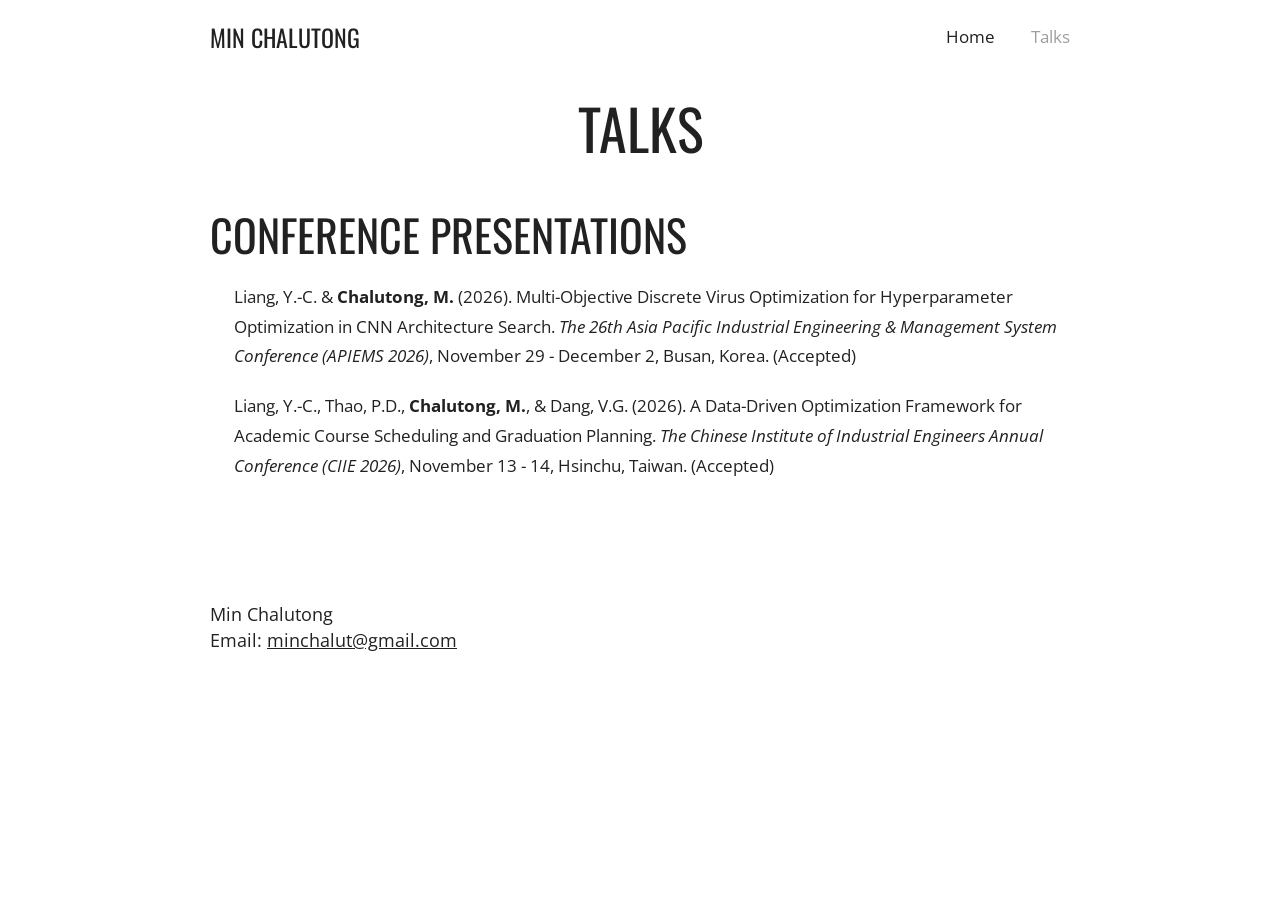
==== talks.html @ 61604a6b "Build personal website from prototype: Home and Talks pages Plain HTML/CSS/JS with beginner comments" ====
<!DOCTYPE html>
<!--
  talks.html — the TALKS page.
  The <head>, <header> and <footer> are the same as index.html.
  Only the content inside <main> is different.
-->
<html lang="en">
<head>
  <meta charset="UTF-8">
  <meta name="viewport" content="width=device-width, initial-scale=1.0">
  <title>Talks — Min Chalutong</title>
  <link rel="preconnect" href="https://fonts.googleapis.com">
  <link rel="preconnect" href="https://fonts.gstatic.com" crossorigin>
  <link href="https://fonts.googleapis.com/css2?family=Open+Sans:ital,wght@0,400;0,700;1,400&family=Oswald:wght@400;500&display=swap" rel="stylesheet">
  <link rel="stylesheet" href="css/style.css">
</head>

<body>

  <header class="site-header">
    <div class="header-inner">
      <a class="site-title" href="index.html">MIN CHALUTONG</a>
      <button class="menu-toggle" aria-label="Open menu" aria-expanded="false">&#9776;</button>
      <nav class="site-nav">
        <ul>
          <li><a href="index.html">Home</a></li>
          <!-- On THIS page, "Talks" is the active one -->
          <li><a href="talks.html" class="active">Talks</a></li>
        </ul>
      </nav>
    </div>
  </header>

  <main class="container">
    <h1 class="page-title">TALKS</h1>

    <section>
      <h2>CONFERENCE PRESENTATIONS</h2>

      <!-- Each talk is one <li>. Newest at the top.
           <strong> = bold (your name), <em> = italic (conference name). -->
      <ul class="citation-list">
        <li>
          Liang, Y.-C. &amp; <strong>Chalutong, M.</strong> (2026).
          Multi-Objective Discrete Virus Optimization for Hyperparameter Optimization in CNN Architecture Search.
          <em>The 26th Asia Pacific Industrial Engineering &amp; Management System Conference (APIEMS 2026)</em>,
          November 29 - December 2, Busan, Korea. (Accepted)
        </li>
        <li>
          Liang, Y.-C., Thao, P.D., <strong>Chalutong, M.</strong>, &amp; Dang, V.G. (2026).
          A Data-Driven Optimization Framework for Academic Course Scheduling and Graduation Planning.
          <em>The Chinese Institute of Industrial Engineers Annual Conference (CIIE 2026)</em>,
          November 13 - 14, Hsinchu, Taiwan. (Accepted)
        </li>
      </ul>
    </section>

    <!-- Later you could add another section, e.g.:
    <section>
      <h2>INVITED TALKS</h2>
      <ul class="citation-list">
        <li>...</li>
      </ul>
    </section>
    -->
  </main>

  <footer class="site-footer">
    <div class="container">
      <p>Min Chalutong<br>
         Email: <a href="mailto:minchalut@gmail.com">minchalut@gmail.com</a></p>
    </div>
  </footer>

  <script src="js/main.js"></script>
</body>
</html>
---- css/style.css ----
/* ============================================================
   style.css — controls how EVERY page looks.

   HOW CSS WORKS:
     selector {
       property: value;
     }
   - "body"        selects the <body> tag
   - ".name"       selects anything with class="name"
   - ".site-nav a" selects <a> tags INSIDE class="site-nav"
   ============================================================ */


/* ---------- 1. Variables: change a colour here and it changes everywhere ---------- */
:root {
  --text-color: #212121;
  --muted-color: #9e9e9e;      /* grey used for the active nav link */
  --accent-color: #1f4e79;     /* dark blue used for your name */
  --background: #ffffff;
  --max-width: 900px;          /* how wide the content can get */
  --heading-font: "Oswald", sans-serif;
  --body-font: "Open Sans", sans-serif;
}


/* ---------- 2. Basic reset & body ---------- */
* {
  box-sizing: border-box;      /* makes width/padding maths easier */
}

body {
  margin: 0;
  font-family: var(--body-font);
  font-size: 17px;
  line-height: 1.75;
  color: var(--text-color);
  background: var(--background);
}

a {
  color: inherit;              /* links use the same colour as the text... */
  text-decoration: underline;  /* ...but are underlined */
}

a:hover {
  color: var(--accent-color);
}

/* A centred column used for the main content */
.container {
  max-width: var(--max-width);
  margin: 0 auto;              /* "auto" left/right = centred */
  padding: 0 20px;
}


/* ---------- 3. Header & navigation ---------- */
.site-header {
  position: sticky;            /* header stays at the top when you scroll */
  top: 0;
  background: var(--background);
  z-index: 10;
}

.header-inner {
  max-width: var(--max-width);
  margin: 0 auto;
  padding: 16px 20px;
  display: flex;               /* put title and menu side by side */
  align-items: center;
  justify-content: space-between;
}

.site-title {
  font-family: var(--heading-font);
  font-size: 24px;
  text-decoration: none;
  color: var(--text-color);
}

.site-nav ul {
  list-style: none;            /* remove bullet points */
  margin: 0;
  padding: 0;
  display: flex;
  gap: 36px;                   /* space between menu items */
}

.site-nav a {
  text-decoration: none;
  font-size: 17px;
}

.site-nav a.active {
  color: var(--muted-color);   /* current page is greyed out */
}

/* Hamburger button: hidden on big screens */
.menu-toggle {
  display: none;
  background: none;
  border: none;
  font-size: 26px;
  cursor: pointer;
  color: var(--text-color);
}


/* ---------- 4. Headings ---------- */
h1, h2 {
  font-family: var(--heading-font);
  font-weight: 400;
  line-height: 1.2;
}

h2 {
  font-size: 44px;
  margin: 48px 0 20px;
}

.name {
  font-size: 46px;
  color: var(--accent-color);
  margin: 24px 0 20px;
}

.page-title {
  font-size: 56px;
  text-align: center;
  margin: 20px 0 0;
}


/* ---------- 5. Home page pieces ---------- */
.hero-image {
  width: 100%;                 /* fill the column width */
  height: auto;                /* keep the original proportions */
  display: block;
}

.social-links {
  display: flex;
  gap: 20px;
  margin-top: 16px;
}

.social-links a {
  display: inline-block;
  line-height: 0;
}

.social-links a:hover {
  opacity: 0.8;
}

/* Education / work lists with small square bullets */
.entry-list {
  list-style: square;
  padding-left: 24px;
}

.entry-list li {
  margin-bottom: 16px;
}

.entry-list p {
  margin: 4px 0;               /* tighter spacing inside each entry */
}


/* ---------- 6. Talks page ---------- */
.citation-list {
  list-style: none;
  padding-left: 24px;
}

.citation-list li {
  margin-bottom: 20px;
}


/* ---------- 7. Footer ---------- */
.site-footer {
  margin-top: 80px;
  padding: 24px 0 40px;
  font-size: 18px;
  line-height: 1.4;
}


/* ---------- 8. Mobile layout ----------
   Everything inside this block ONLY applies when the screen
   is 700px wide or smaller (phones). */
@media (max-width: 700px) {
  .menu-toggle {
    display: block;            /* show the hamburger */
  }

  .site-nav {
    display: none;             /* hide menu until hamburger is clicked */
    position: absolute;
    top: 100%;
    left: 0;
    right: 0;
    background: var(--background);
    box-shadow: 0 4px 8px rgba(0, 0, 0, 0.1);
  }

  .site-nav.open {
    display: block;            /* js/main.js adds the "open" class */
  }

  .site-nav ul {
    flex-direction: column;    /* stack menu items vertically */
    gap: 0;
    padding: 8px 20px;
  }

  .site-nav li {
    padding: 10px 0;
  }

  h2 { font-size: 34px; }
  .name { font-size: 38px; }
  .page-title { font-size: 44px; }
}
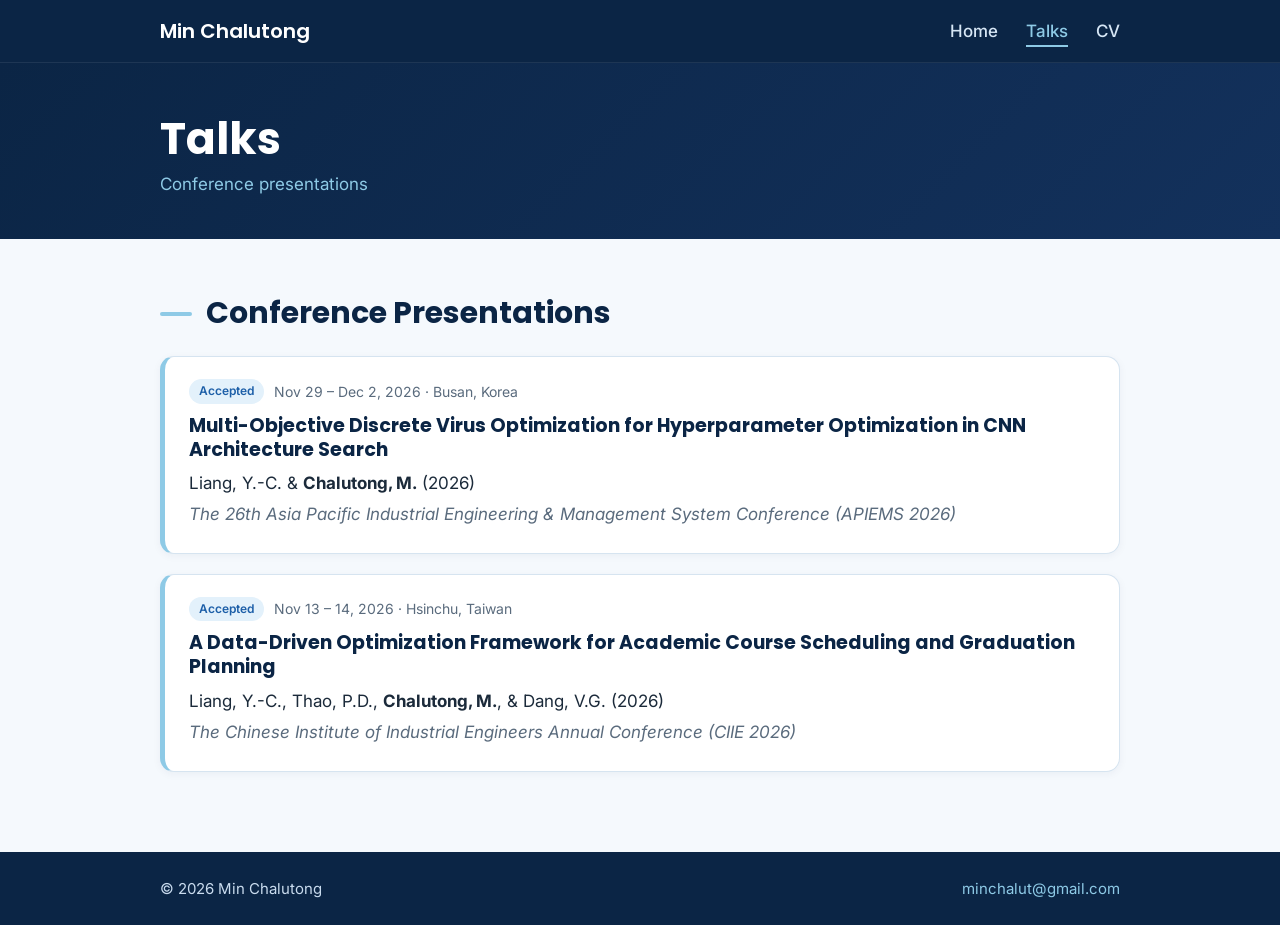
==== commit 03bc00ce: "Redesign site in dark and light blue, new profile photo - New hero with portrait photo, CV/email but" ====
--- a/talks.html
+++ b/talks.html
@@ -1,17 +1,18 @@
 <!DOCTYPE html>
 <!--
   talks.html — the TALKS page.
-  The <head>, <header> and <footer> are the same as index.html.
-  Only the content inside <main> is different.
+  Header and footer are the same as index.html; only <main> changes.
 -->
 <html lang="en">
 <head>
   <meta charset="UTF-8">
   <meta name="viewport" content="width=device-width, initial-scale=1.0">
   <title>Talks — Min Chalutong</title>
+  <meta name="description" content="Conference presentations by Min Chalutong.">
+  <link rel="canonical" href="https://minchalut6.github.io/talks.html">
   <link rel="preconnect" href="https://fonts.googleapis.com">
   <link rel="preconnect" href="https://fonts.gstatic.com" crossorigin>
-  <link href="https://fonts.googleapis.com/css2?family=Open+Sans:ital,wght@0,400;0,700;1,400&family=Oswald:wght@400;500&display=swap" rel="stylesheet">
+  <link href="https://fonts.googleapis.com/css2?family=Inter:ital,wght@0,400;0,500;0,600;1,400&family=Poppins:wght@500;600;700&display=swap" rel="stylesheet">
   <link rel="stylesheet" href="css/style.css">
 </head>
 
@@ -19,56 +20,59 @@
 
   <header class="site-header">
     <div class="header-inner">
-      <a class="site-title" href="index.html">MIN CHALUTONG</a>
+      <a class="site-title" href="index.html">Min Chalutong</a>
       <button class="menu-toggle" aria-label="Open menu" aria-expanded="false">&#9776;</button>
       <nav class="site-nav">
         <ul>
           <li><a href="index.html">Home</a></li>
-          <!-- On THIS page, "Talks" is the active one -->
           <li><a href="talks.html" class="active">Talks</a></li>
+          <li><a href="files/cv.pdf" target="_blank" rel="noopener">CV</a></li>
         </ul>
       </nav>
     </div>
   </header>
 
+  <!-- Small dark-blue banner at the top of inner pages -->
+  <section class="page-banner">
+    <div class="container">
+      <h1>Talks</h1>
+      <p>Conference presentations</p>
+    </div>
+  </section>
+
   <main class="container">
-    <h1 class="page-title">TALKS</h1>
+    <section class="section">
+      <h2>Conference Presentations</h2>
 
-    <section>
-      <h2>CONFERENCE PRESENTATIONS</h2>
-
-      <!-- Each talk is one <li>. Newest at the top.
-           <strong> = bold (your name), <em> = italic (conference name). -->
-      <ul class="citation-list">
-        <li>
-          Liang, Y.-C. &amp; <strong>Chalutong, M.</strong> (2026).
-          Multi-Objective Discrete Virus Optimization for Hyperparameter Optimization in CNN Architecture Search.
-          <em>The 26th Asia Pacific Industrial Engineering &amp; Management System Conference (APIEMS 2026)</em>,
-          November 29 - December 2, Busan, Korea. (Accepted)
+      <!-- Each talk is one <li class="card">. Newest at the top.
+           Copy a whole <li> ... </li> block to add a talk. -->
+      <ul class="card-list">
+        <li class="card">
+          <div class="card-meta">
+            <span class="badge">Accepted</span>
+            <span>Nov 29 &ndash; Dec 2, 2026 &middot; Busan, Korea</span>
+          </div>
+          <h3>Multi-Objective Discrete Virus Optimization for Hyperparameter Optimization in CNN Architecture Search</h3>
+          <p class="authors">Liang, Y.-C. &amp; <strong>Chalutong, M.</strong> (2026)</p>
+          <p class="venue">The 26th Asia Pacific Industrial Engineering &amp; Management System Conference (APIEMS 2026)</p>
         </li>
-        <li>
-          Liang, Y.-C., Thao, P.D., <strong>Chalutong, M.</strong>, &amp; Dang, V.G. (2026).
-          A Data-Driven Optimization Framework for Academic Course Scheduling and Graduation Planning.
-          <em>The Chinese Institute of Industrial Engineers Annual Conference (CIIE 2026)</em>,
-          November 13 - 14, Hsinchu, Taiwan. (Accepted)
+        <li class="card">
+          <div class="card-meta">
+            <span class="badge">Accepted</span>
+            <span>Nov 13 &ndash; 14, 2026 &middot; Hsinchu, Taiwan</span>
+          </div>
+          <h3>A Data-Driven Optimization Framework for Academic Course Scheduling and Graduation Planning</h3>
+          <p class="authors">Liang, Y.-C., Thao, P.D., <strong>Chalutong, M.</strong>, &amp; Dang, V.G. (2026)</p>
+          <p class="venue">The Chinese Institute of Industrial Engineers Annual Conference (CIIE 2026)</p>
         </li>
       </ul>
     </section>
-
-    <!-- Later you could add another section, e.g.:
-    <section>
-      <h2>INVITED TALKS</h2>
-      <ul class="citation-list">
-        <li>...</li>
-      </ul>
-    </section>
-    -->
   </main>
 
   <footer class="site-footer">
-    <div class="container">
-      <p>Min Chalutong<br>
-         Email: <a href="mailto:minchalut@gmail.com">minchalut@gmail.com</a></p>
+    <div class="footer-inner">
+      <p>&copy; 2026 Min Chalutong</p>
+      <p><a href="mailto:minchalut@gmail.com">minchalut@gmail.com</a></p>
     </div>
   </footer>
 
--- a/css/style.css
+++ b/css/style.css
@@ -1,226 +1,425 @@
 /* ============================================================
-   style.css — controls how EVERY page looks.
-
-   HOW CSS WORKS:
-     selector {
-       property: value;
-     }
-   - "body"        selects the <body> tag
-   - ".name"       selects anything with class="name"
-   - ".site-nav a" selects <a> tags INSIDE class="site-nav"
+   style.css — the design for EVERY page.
+
+   selector { property: value; }
+     body          → the <body> tag
+     .hero         → anything with class="hero"
+     .site-nav a   → <a> tags inside class="site-nav"
    ============================================================ */
 
 
-/* ---------- 1. Variables: change a colour here and it changes everywhere ---------- */
+/* ---------- 1. Colours & fonts (change here = changes everywhere) ---------- */
 :root {
-  --text-color: #212121;
-  --muted-color: #9e9e9e;      /* grey used for the active nav link */
-  --accent-color: #1f4e79;     /* dark blue used for your name */
-  --background: #ffffff;
-  --max-width: 900px;          /* how wide the content can get */
-  --heading-font: "Oswald", sans-serif;
-  --body-font: "Open Sans", sans-serif;
-}
-
-
-/* ---------- 2. Basic reset & body ---------- */
-* {
-  box-sizing: border-box;      /* makes width/padding maths easier */
-}
+  --navy:        #0b2545;   /* dark blue: header, hero, footer   */
+  --navy-2:      #13315c;   /* slightly lighter dark blue        */
+  --blue:        #1d5fa8;   /* links and headings accents        */
+  --light-blue:  #8ecae6;   /* light blue: highlights on dark bg */
+  --pale-blue:   #e3f1fb;   /* very light blue: chips, badges    */
+  --page-bg:     #f5f9fd;   /* page background                   */
+  --card-bg:     #ffffff;
+  --text:        #1b2a3a;
+  --text-muted:  #5a6b7d;
+  --border:      #d6e4f0;
+
+  --heading-font: "Poppins", sans-serif;
+  --body-font:    "Inter", sans-serif;
+  --max-width:    1000px;
+  --radius:       14px;
+}
+
+
+/* ---------- 2. Basics ---------- */
+* { box-sizing: border-box; }
+
+html { scroll-behavior: smooth; }
 
 body {
   margin: 0;
   font-family: var(--body-font);
   font-size: 17px;
-  line-height: 1.75;
-  color: var(--text-color);
-  background: var(--background);
-}
-
-a {
-  color: inherit;              /* links use the same colour as the text... */
-  text-decoration: underline;  /* ...but are underlined */
-}
-
-a:hover {
-  color: var(--accent-color);
-}
-
-/* A centred column used for the main content */
+  line-height: 1.7;
+  color: var(--text);
+  background: var(--page-bg);
+}
+
+a { color: var(--blue); text-decoration: none; }
+a:hover { text-decoration: underline; }
+
+h1, h2, h3 {
+  font-family: var(--heading-font);
+  line-height: 1.25;
+  color: var(--navy);
+}
+
+img { max-width: 100%; }
+
 .container {
   max-width: var(--max-width);
-  margin: 0 auto;              /* "auto" left/right = centred */
+  margin: 0 auto;
   padding: 0 20px;
 }
 
 
 /* ---------- 3. Header & navigation ---------- */
 .site-header {
-  position: sticky;            /* header stays at the top when you scroll */
+  position: sticky;                /* stays at top while scrolling */
   top: 0;
-  background: var(--background);
   z-index: 10;
+  background: var(--navy);
+  border-bottom: 1px solid rgba(255, 255, 255, 0.08);
 }
 
 .header-inner {
   max-width: var(--max-width);
   margin: 0 auto;
-  padding: 16px 20px;
-  display: flex;               /* put title and menu side by side */
+  padding: 14px 20px;
+  display: flex;                   /* title left, menu right */
   align-items: center;
   justify-content: space-between;
 }
 
 .site-title {
   font-family: var(--heading-font);
-  font-size: 24px;
+  font-weight: 600;
+  font-size: 20px;
+  color: #fff;
+}
+.site-title:hover { text-decoration: none; color: var(--light-blue); }
+
+.site-nav ul {
+  list-style: none;
+  margin: 0;
+  padding: 0;
+  display: flex;
+  gap: 28px;
+}
+
+.site-nav a {
+  color: #d6e6f5;
+  font-weight: 500;
+  padding: 4px 0;
+  border-bottom: 2px solid transparent;
+}
+
+.site-nav a:hover,
+.site-nav a.active {
+  color: var(--light-blue);
   text-decoration: none;
-  color: var(--text-color);
-}
-
-.site-nav ul {
-  list-style: none;            /* remove bullet points */
-  margin: 0;
-  padding: 0;
-  display: flex;
-  gap: 36px;                   /* space between menu items */
-}
-
-.site-nav a {
-  text-decoration: none;
-  font-size: 17px;
-}
-
-.site-nav a.active {
-  color: var(--muted-color);   /* current page is greyed out */
-}
-
-/* Hamburger button: hidden on big screens */
-.menu-toggle {
+  border-bottom-color: var(--light-blue);   /* light-blue underline on current page */
+}
+
+.menu-toggle {                     /* hamburger, only shown on phones */
   display: none;
   background: none;
   border: none;
+  color: #fff;
   font-size: 26px;
   cursor: pointer;
-  color: var(--text-color);
-}
-
-
-/* ---------- 4. Headings ---------- */
-h1, h2 {
-  font-family: var(--heading-font);
-  font-weight: 400;
-  line-height: 1.2;
-}
-
-h2 {
-  font-size: 44px;
-  margin: 48px 0 20px;
-}
-
-.name {
-  font-size: 46px;
-  color: var(--accent-color);
-  margin: 24px 0 20px;
-}
-
-.page-title {
-  font-size: 56px;
-  text-align: center;
-  margin: 20px 0 0;
-}
-
-
-/* ---------- 5. Home page pieces ---------- */
-.hero-image {
-  width: 100%;                 /* fill the column width */
-  height: auto;                /* keep the original proportions */
+}
+
+
+/* ---------- 4. Hero (big dark-blue banner on Home) ---------- */
+.hero {
+  background: linear-gradient(135deg, var(--navy) 0%, var(--navy-2) 60%, #1b4d80 100%);
+  color: #e8f1fa;
+}
+
+.hero-inner {
+  max-width: var(--max-width);
+  margin: 0 auto;
+  padding: 64px 20px;
+  display: grid;
+  grid-template-columns: 1.3fr 1fr;   /* text column wider than photo column */
+  gap: 48px;
+  align-items: center;
+}
+
+.eyebrow {
+  margin: 0 0 8px;
+  color: var(--light-blue);
+  font-weight: 600;
+  letter-spacing: 0.08em;
+  text-transform: uppercase;
+  font-size: 14px;
+}
+
+.hero h1 {
+  margin: 0 0 16px;
+  font-size: 52px;
+  color: #fff;
+}
+
+.tagline {
+  margin: 0 0 28px;
+  font-size: 19px;
+  color: #c9dbee;
+  max-width: 34ch;                    /* keeps lines a comfortable length */
+}
+
+.hero-buttons {
+  display: flex;
+  flex-wrap: wrap;
+  gap: 12px;
+  margin-bottom: 24px;
+}
+
+.btn {
+  display: inline-block;
+  padding: 11px 22px;
+  border-radius: 999px;               /* pill shape */
+  font-weight: 600;
+  font-size: 15px;
+  border: 2px solid var(--light-blue);
+}
+.btn:hover { text-decoration: none; transform: translateY(-1px); }
+
+.btn-primary { background: var(--light-blue); color: var(--navy); }
+.btn-outline { background: transparent;       color: var(--light-blue); }
+.btn-outline:hover { background: rgba(142, 202, 230, 0.12); }
+
+.social-links { display: flex; gap: 14px; }
+
+.social-links a {
+  display: grid;
+  place-items: center;
+  width: 40px;
+  height: 40px;
+  border-radius: 50%;
+  background: rgba(255, 255, 255, 0.08);
+}
+.social-links a:hover { background: rgba(142, 202, 230, 0.25); }
+
+.social-links svg { width: 20px; height: 20px; fill: #e8f1fa; }
+
+.hero-photo img {
   display: block;
-}
-
-.social-links {
-  display: flex;
+  width: 100%;
+  max-width: 380px;
+  height: auto;                       /* keeps the photo's real proportions */
+  margin-left: auto;
+  border-radius: 20px;
+  border: 4px solid var(--light-blue);
+  box-shadow: 0 20px 40px rgba(0, 0, 0, 0.35);
+}
+
+
+/* ---------- 5. Page banner (smaller dark banner on inner pages) ---------- */
+.page-banner {
+  background: linear-gradient(135deg, var(--navy) 0%, var(--navy-2) 100%);
+  padding: 48px 0 40px;
+}
+.page-banner h1 { margin: 0; color: #fff; font-size: 44px; }
+.page-banner p  { margin: 4px 0 0; color: var(--light-blue); }
+
+
+/* ---------- 6. Sections ---------- */
+.section { padding: 56px 0 8px; }
+
+.section h2 {
+  font-size: 30px;
+  margin: 0 0 24px;
+  display: flex;
+  align-items: center;
+  gap: 14px;
+}
+
+/* the short light-blue line before every section title */
+.section h2::before {
+  content: "";
+  width: 32px;
+  height: 4px;
+  border-radius: 2px;
+  background: var(--light-blue);
+}
+
+.section h3 { font-size: 19px; margin: 28px 0 12px; }
+
+
+/* Chips (research interests) */
+.chips {
+  list-style: none;
+  padding: 0;
+  margin: 0;
+  display: flex;
+  flex-wrap: wrap;
+  gap: 10px;
+}
+.chips li {
+  background: var(--pale-blue);
+  color: var(--navy-2);
+  border: 1px solid #c5e1f4;
+  padding: 6px 16px;
+  border-radius: 999px;
+  font-size: 15px;
+  font-weight: 500;
+}
+
+/* Small label, e.g. "First-class Honours", "Accepted" */
+.badge {
+  display: inline-block;
+  background: var(--pale-blue);
+  color: var(--blue);
+  font-family: var(--body-font);
+  font-size: 12px;
+  font-weight: 600;
+  padding: 2px 10px;
+  border-radius: 999px;
+  vertical-align: middle;
+}
+
+
+/* News list */
+.news-list {
+  list-style: none;
+  padding: 0;
+  margin: 0;
+  background: var(--card-bg);
+  border: 1px solid var(--border);
+  border-radius: var(--radius);
+}
+.news-list li {
+  display: grid;
+  grid-template-columns: 100px 1fr;   /* date column + text column */
+  gap: 16px;
+  padding: 16px 20px;
+}
+.news-list li + li { border-top: 1px solid var(--border); }   /* line between items */
+
+.news-date {
+  font-weight: 600;
+  color: var(--blue);
+  white-space: nowrap;
+}
+
+
+/* Timeline (education & experience) */
+.timeline {
+  list-style: none;
+  margin: 0;
+  padding: 0 0 0 28px;
+  border-left: 3px solid var(--pale-blue);   /* the vertical line */
+}
+
+.timeline-item {
+  position: relative;
+  padding-bottom: 28px;
+}
+.timeline-item:last-child { padding-bottom: 0; }
+
+/* the dot on the line */
+.timeline-item::before {
+  content: "";
+  position: absolute;
+  left: -37px;
+  top: 6px;
+  width: 15px;
+  height: 15px;
+  border-radius: 50%;
+  background: var(--light-blue);
+  border: 3px solid var(--navy-2);
+}
+
+.timeline-item h3 { margin: 2px 0 2px; }
+.timeline-item p  { margin: 2px 0; }
+
+.timeline-date {
+  font-size: 14px;
+  font-weight: 600;
+  color: var(--blue);
+  text-transform: uppercase;
+  letter-spacing: 0.04em;
+}
+.timeline-place { color: var(--text-muted); }
+
+
+/* Cards (talks page) */
+.card-list {
+  list-style: none;
+  padding: 0;
+  margin: 0;
+  display: grid;
   gap: 20px;
-  margin-top: 16px;
-}
-
-.social-links a {
-  display: inline-block;
-  line-height: 0;
-}
-
-.social-links a:hover {
-  opacity: 0.8;
-}
-
-/* Education / work lists with small square bullets */
-.entry-list {
-  list-style: square;
-  padding-left: 24px;
-}
-
-.entry-list li {
-  margin-bottom: 16px;
-}
-
-.entry-list p {
-  margin: 4px 0;               /* tighter spacing inside each entry */
-}
-
-
-/* ---------- 6. Talks page ---------- */
-.citation-list {
-  list-style: none;
-  padding-left: 24px;
-}
-
-.citation-list li {
-  margin-bottom: 20px;
-}
+}
+
+.card {
+  background: var(--card-bg);
+  border: 1px solid var(--border);
+  border-left: 5px solid var(--light-blue);
+  border-radius: var(--radius);
+  padding: 22px 24px;
+  box-shadow: 0 2px 8px rgba(11, 37, 69, 0.05);
+}
+
+.card-meta {
+  display: flex;
+  flex-wrap: wrap;
+  align-items: center;
+  gap: 10px;
+  font-size: 14px;
+  color: var(--text-muted);
+}
+
+.card h3 { margin: 10px 0 8px; font-size: 19px; }
+.card p  { margin: 2px 0; }
+.card .venue { font-style: italic; color: var(--text-muted); }
 
 
 /* ---------- 7. Footer ---------- */
 .site-footer {
-  margin-top: 80px;
-  padding: 24px 0 40px;
-  font-size: 18px;
-  line-height: 1.4;
-}
-
-
-/* ---------- 8. Mobile layout ----------
-   Everything inside this block ONLY applies when the screen
-   is 700px wide or smaller (phones). */
-@media (max-width: 700px) {
-  .menu-toggle {
-    display: block;            /* show the hamburger */
-  }
+  margin-top: 72px;
+  background: var(--navy);
+  color: #c9dbee;
+  font-size: 15px;
+}
+.footer-inner {
+  max-width: var(--max-width);
+  margin: 0 auto;
+  padding: 24px 20px;
+  display: flex;
+  flex-wrap: wrap;
+  justify-content: space-between;
+  gap: 8px;
+}
+.footer-inner p { margin: 0; }
+.site-footer a  { color: var(--light-blue); }
+
+
+/* ---------- 8. Phones & small screens ----------
+   Rules inside here only apply when the screen is 760px wide or less. */
+@media (max-width: 760px) {
+  .menu-toggle { display: block; }
 
   .site-nav {
-    display: none;             /* hide menu until hamburger is clicked */
+    display: none;                  /* hidden until hamburger is tapped */
     position: absolute;
     top: 100%;
     left: 0;
     right: 0;
-    background: var(--background);
-    box-shadow: 0 4px 8px rgba(0, 0, 0, 0.1);
+    background: var(--navy);
+    border-top: 1px solid rgba(255, 255, 255, 0.08);
   }
-
-  .site-nav.open {
-    display: block;            /* js/main.js adds the "open" class */
+  .site-nav.open { display: block; } /* js/main.js adds "open" */
+
+  .site-nav ul {
+    flex-direction: column;
+    gap: 0;
+    padding: 8px 20px 16px;
   }
-
-  .site-nav ul {
-    flex-direction: column;    /* stack menu items vertically */
-    gap: 0;
-    padding: 8px 20px;
+  .site-nav li { padding: 8px 0; }
+
+  .hero-inner {
+    grid-template-columns: 1fr;      /* one column: photo on top, text below */
+    padding: 40px 20px 48px;
+    gap: 28px;
   }
-
-  .site-nav li {
-    padding: 10px 0;
-  }
-
-  h2 { font-size: 34px; }
-  .name { font-size: 38px; }
-  .page-title { font-size: 44px; }
-}
+  .hero-photo { order: -1; }         /* move photo above the text */
+  .hero-photo img { max-width: 260px; margin: 0 auto; }
+  .hero h1 { font-size: 38px; }
+  .tagline { font-size: 17px; }
+
+  .news-list li { grid-template-columns: 1fr; gap: 2px; }
+
+  .section { padding-top: 44px; }
+  .section h2 { font-size: 26px; }
+  .page-banner h1 { font-size: 36px; }
+}
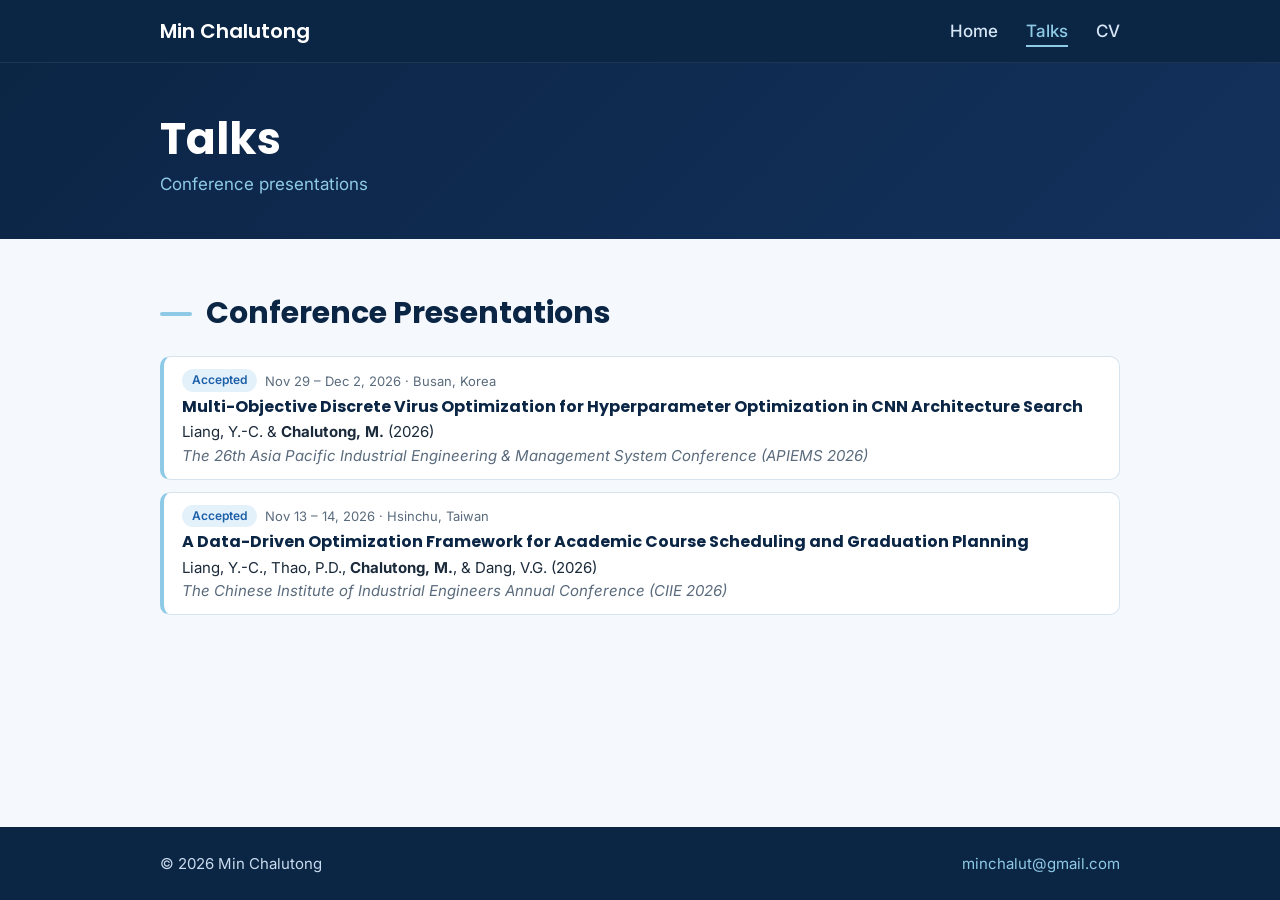
==== commit 57c1da1f: "Restore Google Drive CV link and LinkedIn URL in new design Co-Authored-By: Claude Opus 5.5 <noreply" ====
--- a/talks.html
+++ b/talks.html
@@ -26,7 +26,7 @@
         <ul>
           <li><a href="index.html">Home</a></li>
           <li><a href="talks.html" class="active">Talks</a></li>
-          <li><a href="files/cv.pdf" target="_blank" rel="noopener">CV</a></li>
+          <li><a href="https://drive.google.com/file/d/1kLM2oRilrE5D59pD0Rb7vYyxxCXXcZj1/view?usp=sharing" target="_blank" rel="noopener">CV</a></li>
         </ul>
       </nav>
     </div>
--- a/css/style.css
+++ b/css/style.css
@@ -40,7 +40,13 @@
   line-height: 1.7;
   color: var(--text);
   background: var(--page-bg);
-}
+  /* keeps the footer at the bottom even on short pages */
+  min-height: 100vh;
+  display: flex;
+  flex-direction: column;
+}
+
+body > main { flex: 1; width: 100%; }
 
 a { color: var(--blue); text-decoration: none; }
 a:hover { text-decoration: underline; }
@@ -338,29 +344,31 @@
   padding: 0;
   margin: 0;
   display: grid;
-  gap: 20px;
-}
-
+  gap: 12px;                         /* space between talks */
+}
+
+/* Compact talk card: small padding and fonts so many talks fit on screen */
 .card {
   background: var(--card-bg);
   border: 1px solid var(--border);
-  border-left: 5px solid var(--light-blue);
-  border-radius: var(--radius);
-  padding: 22px 24px;
-  box-shadow: 0 2px 8px rgba(11, 37, 69, 0.05);
+  border-left: 4px solid var(--light-blue);
+  border-radius: 10px;
+  padding: 12px 18px;
+  font-size: 15px;
+  line-height: 1.55;
 }
 
 .card-meta {
   display: flex;
   flex-wrap: wrap;
   align-items: center;
-  gap: 10px;
-  font-size: 14px;
+  gap: 8px;
+  font-size: 13px;
   color: var(--text-muted);
 }
 
-.card h3 { margin: 10px 0 8px; font-size: 19px; }
-.card p  { margin: 2px 0; }
+.card h3 { margin: 4px 0 2px; font-size: 16px; line-height: 1.4; }
+.card p  { margin: 0; }
 .card .venue { font-style: italic; color: var(--text-muted); }
 
 
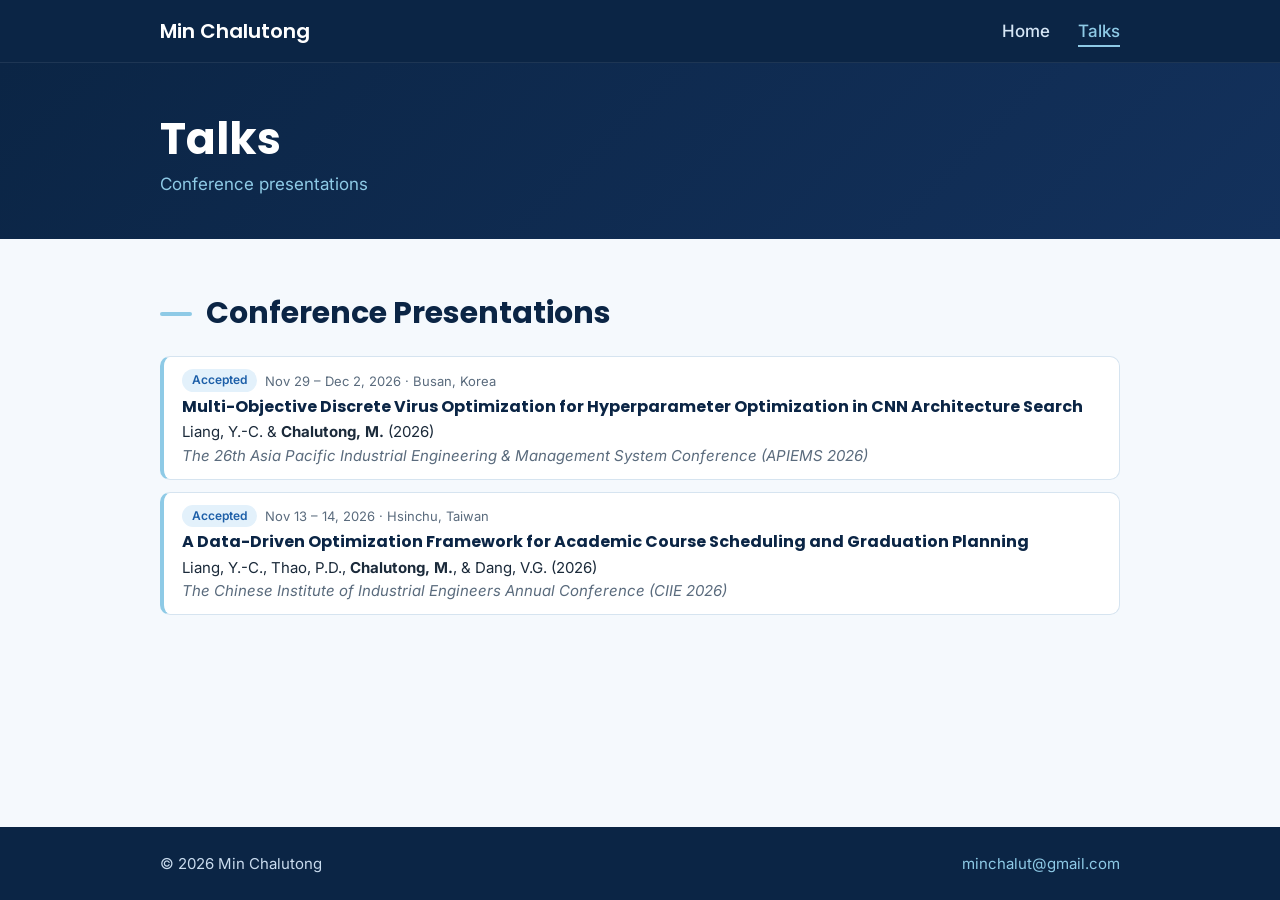
==== commit 7eeff373: "Remove CV link from talks page Removed CV link from the navigation menu." ====
--- a/talks.html
+++ b/talks.html
@@ -26,7 +26,6 @@
         <ul>
           <li><a href="index.html">Home</a></li>
           <li><a href="talks.html" class="active">Talks</a></li>
-          <li><a href="https://drive.google.com/file/d/1kLM2oRilrE5D59pD0Rb7vYyxxCXXcZj1/view?usp=sharing" target="_blank" rel="noopener">CV</a></li>
         </ul>
       </nav>
     </div>
